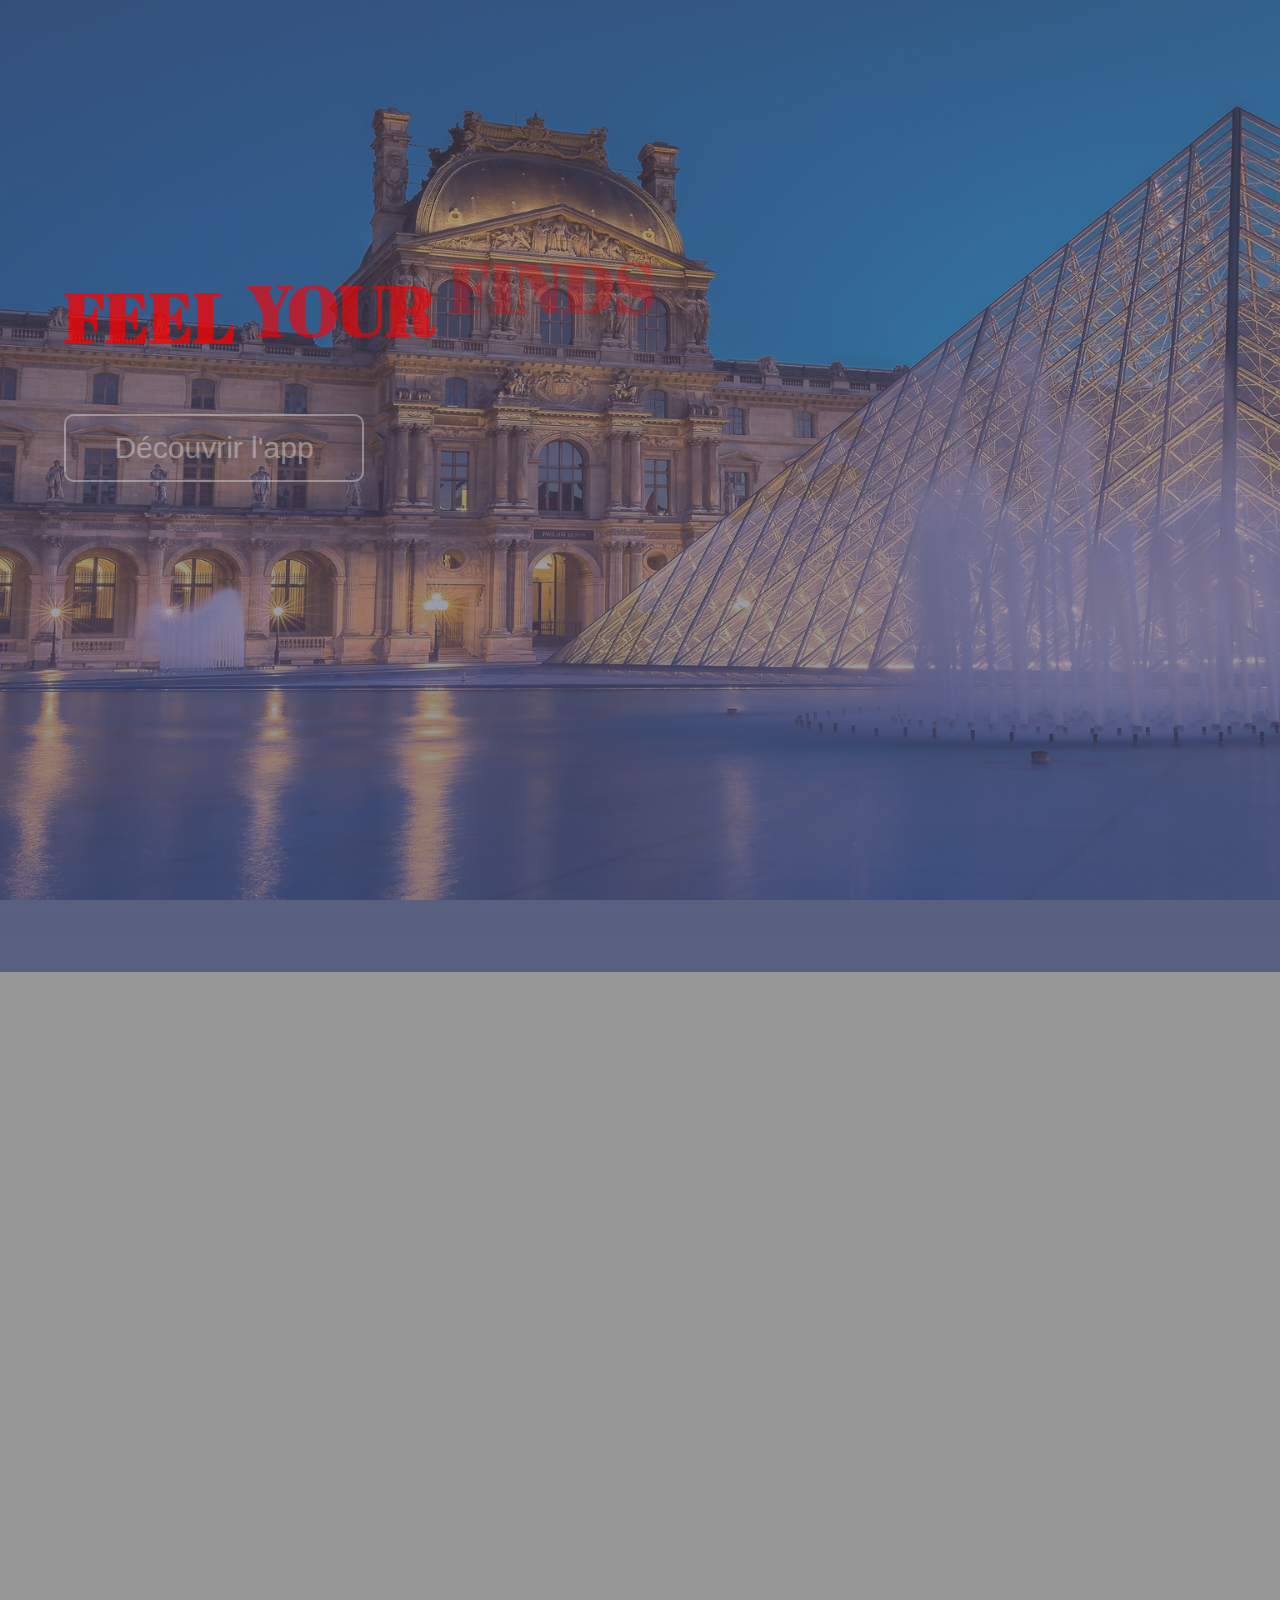
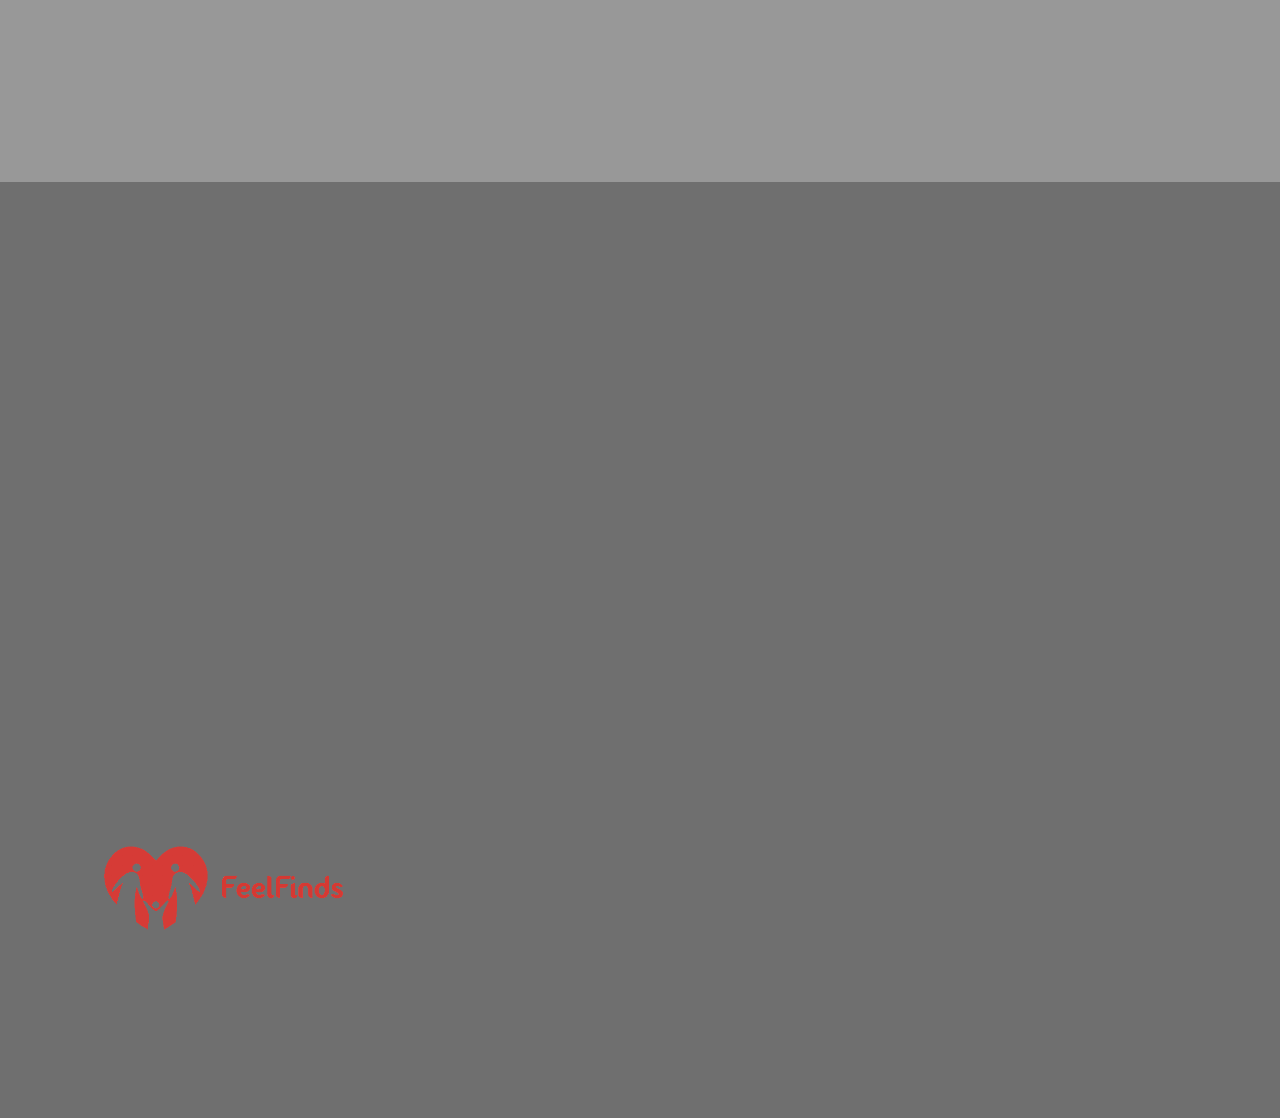
==== index.html @ 837f2688 "Refractor arborescance code ✅" ====
<!DOCTYPE html>
<html lang="fr">
<head>
    <meta charset="UTF-8">
    <link rel="icon" href="images/icon2.png" type="image/png">
    <meta name="viewport" content="width=device-width, initial-scale=1.0">
    <title>Accueil - FeelFinds</title>
    <link rel="stylesheet" href="css/accueil.css">
    <script src="lib/jquery-3.7.1.min.js"></script>
    <link href="https://fonts.googleapis.com/css2?family=Abril+Fatface&display=swap" rel="stylesheet">
    <script type="text/javascript">
        function randomBackground(){
        var num=Math.floor(Math.random()*3)+1;
        if(num.toString().length==1) num='0'+num;
        document.body.style.backgroundImage="url('images/fond"+num+".jpeg')";
        document.body.style.backgroundSize = "cover";
        document.body.style.backgroundRepeat = "no-repeat";
    }
    </script>
</head>
<body onload="randomBackground()">

    <div id="container-home">
    <div class="lignes">
        <div class="l1"></div>
        <div class="l2"></div>
    </div>
    <div class="container-first">
        <h1><span>Feel </span><span>your </span><span>finds </span></h1>
        <div class="container-btns">
            <a href="#1"><button class="btn-first b1">Découvrir l'app</button></a> 
            <a href="#2"><button class="btn-first b2">Qui sommes-nous?</button></a>
        </div>
    </div>

    <img src="images/logo.png" class="logo">


    <ul class="medias">
        <li class="bulle"><img src="images/emoji.png" class="logo-medias"></li>
        <li class="bulle"><img src="images/amoureux.png" class="logo-medias"></li>
        <li class="bulle"><img src="images/idee.png" class="logo-medias"></li>
        <li class="bulle"><img src="images/pleurs.png" class="logo-medias"></li>
    </ul>
</div>
  <div id="1"></div>
    <div class="container-pres">
          <section>
            <div class="container reveal">
              <img src="images/logo.png" style="margin-top: 36%; position: absolute; margin-right: 65%;" width="240px">
              <h2 style=" text-align: left;">Découvrir l'application</h2>
              <div class="text-container">
                <div class="text-box">
                  <h3>Se retrouver</h3>
                  <img src="images/carte.png" id="logo">
                  <p>
                    Retrouvez vos lieux favoris et partagez les à vos proches sur une carte intéractive !
                  </p>
                </div>
                <div class="text-box">
                  <h3>S'exprimer</h3>
                  <img src="images/emotion.png" id="logo">
                  <p>
                    Exprimez-vous et partagez ce que vous avez ressenti sur un lieu !
                  </p>
                </div>
                <div class="text-box">
                  <h3>Échangez</h3>
                  <img src="images/tchat.png" id="logo">
                  <p>
                    Échangez avec vos amis et des millions d'autres utilitsateurs à propos de ce que vous avez ressenti sur un lieu !
                  </p>
                </div>

                <div class="text-box">
                  <h3>Pourquoi  FeelFinds?</h3>
                  <p> Pourquoi pas ! <br>
                    <img src="images/pense.png" id="logo"><br>
                    Nous avons implémenter cette application pour répondre à un besoin de s'exprimer et échanger simplement, de manière innovante,intéractive et amusante !
                  </p>
                </div>

              </div>
              <h2 style=" text-align: center; font-size: 26px; text-decoration: none; margin-top: 1%;">Ne tardez plus ! <span style="text-decoration: underline;"><a href="php/connexion.php" style="color: white;">Rejoingnez-nous !</span></a> </h2>
              <a href="php/connexion.php"><div class="container-btns" style="text-align: center; margin-top: -4%;">
                <button class="btn-first" > Accédez à l'application !</button>
            </div></a>

            <div class="container-btns" style="text-align: right; margin-top: -2%; ">
              <a href="#"><button class="btn-first" style="width: 70px;height: 50px; text-align: center; padding: 0;"><p style="font-size: 13px; text-align: center;">Retourner en haut</p> </button></a>
          </div>
            </div>
          </section>

          <div id="2"></div>
          <section>
            <img src="images/logo.png" style="margin-top: 40%; position: absolute; margin-right: 65%;" width="250px">
            <div class="container reveal">
              <h2 style=" text-align: right;">Qui sommes-nous?</h2>
              <div class="text-container">
                <div class="text-box"style="margin-left: 10%;">
                  <h3>Notre équipe</h3>

                  <p>                 
                    Passionées et motivés !</br> 
                    <img src="images/passionne.png" id="logo"><br>
                    Nous sommes d’une curiosité obsessionnelle pour l’apprentissage, la croissance et l’exploration de nouvelles idées.
                </div>

                <div class="text-box">
                  <h3>Notre engagement</h3>
                  <p> Place aux actes ! <br>
                    <img src="images/poigne.png" id="logo"><br>
                    Tenir nos promesses, assumer nos responsabilités et gérer nos projets avec pragmatisme.<br><br>
                    Tels sont les engagements sur lesquels nous bâtissons nos relations.                  </p>
                </div>

                <div class="text-box">
                  <h3>Nos valeurs</h3>
                  <p><br>
                    Vous avez la main sur vos données !</br>
                    <img src="images/hebergement.png" id="logo"><br>
                    La transparence envers nos utilitsateurs est primordiale.</br><br>
                    Éthique, respect, intégrité, solidarité et responsabilité sont les valeurs auxquelles nous devons notre réussite.
                  </p>
                </div>
              </div>
            <div class="container-btns" style="text-align: right;position: relative;">
              <a href="#"><button class="btn-first" style="width: 70px;height: 50px; text-align: center; padding: 0;"><p style="font-size: 13px; text-align: center;">Retourner en haut</p> </button></a>          </div>
            </div>
          </section>
    </div>

    <script src="https://cdnjs.cloudflare.com/ajax/libs/gsap/3.5.1/gsap.min.js"></script>
    <script src="js/accueil.js"></script>
</body>
</html>
---- css/accueil.css ----
*, ::before, ::after {
    box-sizing: border-box;
    margin: 0;
    padding: 0;
}

body {
    background: #505050d2;
    font-family: Arial, Helvetica, sans-serif;
    height: 100vh;
    background-repeat: no-repeat;
    position: relative;
    overflow-x: hidden;
}

#container-home{
    height: 108%;
    background-image: linear-gradient(to top,rgba(75, 87, 138, 0.641),rgba(101, 81, 81, 0.504));
}

.container-first {
    position: absolute;
    top: 30%;
    left: 5%;
}

h1 {
    text-transform: uppercase;
    font-size: 70px;
    color: #ff0000be;
    font-family: Abril fatface, sans-serif;
}
h1 span {
    position: relative;
}
.container-btns {
    position: relative;
    top: 50px;
}
.btn-first {
    border: 2px solid #f1f1f1;
    border-radius: 10px;
    outline: none;
    background: transparent;
    font-size: 30px;
    padding: 15px;
    width: 300px;
    color: #f1f1f1;
    cursor: pointer;
}
.btn-first:nth-child(1){
    margin-right: 30px;
}
.btn-first:hover {
    transition: all 0.3s ease-in-out;
    background: #f1f1f1;
    color: #333;
}
.lignes {
    position: absolute;
    top: 6%;
    left: 5%;
}
.l1 {
    width: 350px;
    height: 4px;
    background: #ff0000ae;
    border-radius: 5px;
}
.l2 {
    width: 180px;
    height: 3px;
    background: #ff0000ae;
    border-radius: 5px;
    position: relative;
    top: 20px;
}

.logo {
    position: absolute;
    right: 2.9%;
    top: 4%;
    width: 260px;
    height: 80px;
    cursor: pointer;
}
.medias {
    list-style-type: none;
    position: absolute;
    right: 3.3%;
    top: 50%;
    transform: translateY(-50%);
    display: flex;
    justify-content: center;
    align-items: center;
    flex-direction: column;
}
.bulle {
    width: 74px;
    height: 74px;
    border-radius: 50%;
    display: flex;
    justify-content: center;
    align-items: center;
    margin: 14px 0;
    background: #ff0000ae;
    cursor: pointer;
    position: relative;
}

.logo-medias {
    width: 50px;
    height: 50px;
}



/*corps avec div */

section{
    height: 100vh;
    display: flex;
    justify-content: center;
    align-items: center;
    color: white;
  }
  section:nth-child(1){
    background-color: #989898;
    height: 90vh;
  }

  section .container{
    margin: 0 70px 0 50px;
  }
  
  section h2{
    font-size: 2.2em;
    text-transform: uppercase;
    margin-bottom: 1%;
  }
  section .text-container{
     display: flex;
  }
  section .text-container .text-box{
    width: 25%;
    text-align: center;
    border-radius: 6px;
    margin: 20px;
    padding: 20px;
    background: #ad2525c9;
  }
  section .text-container .text-box h3{
    font-size: 1.6em;
    text-align: center;
    text-transform: uppercase;
    margin-bottom: 14px;
  }
  section .text-container .text-box p{
    font-size: 18px;
    text-align: center;
  }
  
  .reveal{
    position: relative;
    transform: translateY(150px);
    opacity: 0;
    transition: 3s all ease;
  }
  
  .reveal.active{
    transform: translateY(0);
    opacity: 1;
  }

#logo{
    height: 120px;
    width: 120px;
    margin-top: 2%;
    margin-bottom: 3%;
}
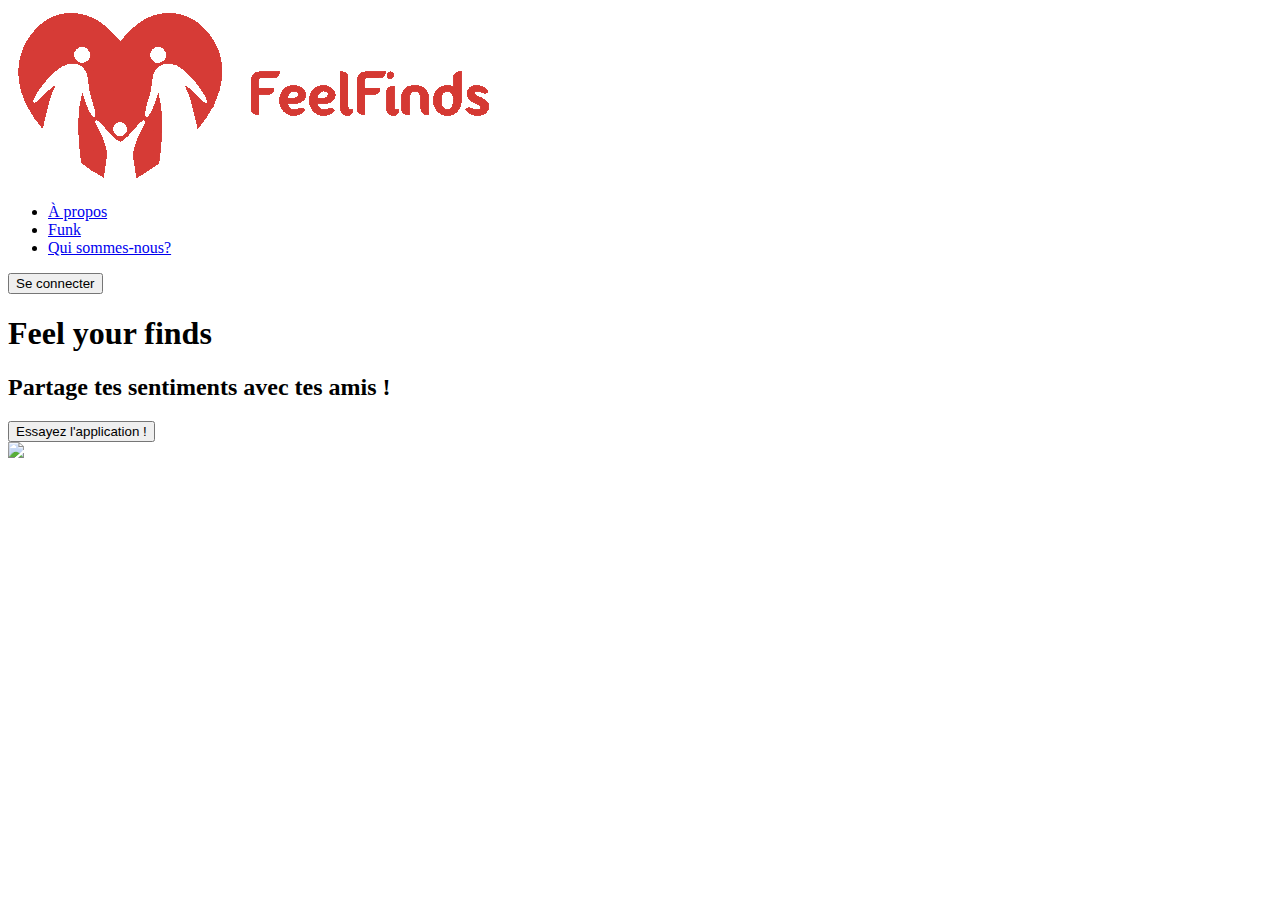
==== commit 39550b56: "Update index.html" ====
--- a/index.html
+++ b/index.html
@@ -1,137 +1,43 @@
 <!DOCTYPE html>
 <html lang="fr">
+
 <head>
-    <meta charset="UTF-8">
     <link rel="icon" href="images/icon2.png" type="image/png">
     <meta name="viewport" content="width=device-width, initial-scale=1.0">
     <title>Accueil - FeelFinds</title>
-    <link rel="stylesheet" href="css/accueil.css">
+    <link href="https://fonts.googleapis.com/css2?family=Abril+Fatface&display=swap" rel="stylesheet">
+    <link rel="stylesheet" href="css/index.css">
     <script src="lib/jquery-3.7.1.min.js"></script>
-    <link href="https://fonts.googleapis.com/css2?family=Abril+Fatface&display=swap" rel="stylesheet">
-    <script type="text/javascript">
-        function randomBackground(){
-        var num=Math.floor(Math.random()*3)+1;
-        if(num.toString().length==1) num='0'+num;
-        document.body.style.backgroundImage="url('images/fond"+num+".jpeg')";
-        document.body.style.backgroundSize = "cover";
-        document.body.style.backgroundRepeat = "no-repeat";
-    }
-    </script>
+
 </head>
-<body onload="randomBackground()">
 
-    <div id="container-home">
-    <div class="lignes">
-        <div class="l1"></div>
-        <div class="l2"></div>
+<body>
+    <nav>
+        <div id="logo">
+            <img src="images/logo.png" alt="logo">
+        </div>
+        <ul>
+            <li><a href="#">À propos</a></li>
+            <li><a href="#">Funk</a></li>
+            <li><a href="#">Qui sommes-nous?</a></li>
+        </ul>
+        <div id ="btnNav">
+        <a href="php/connexion.php"><button class="btn-first b2">Se connecter</button></a> 
     </div>
-    <div class="container-first">
-        <h1><span>Feel </span><span>your </span><span>finds </span></h1>
-        <div class="container-btns">
-            <a href="#1"><button class="btn-first b1">Découvrir l'app</button></a> 
-            <a href="#2"><button class="btn-first b2">Qui sommes-nous?</button></a>
+    </nav>
+
+    <div id ="container">
+        <div id ="infoContainer">
+            <h1><span>Feel </span><span>your </span><span>finds </span>
+            <h2> Partage tes sentiments avec tes amis ! </h2>
+            <a href="appli.php"><button class="btn-2"> Essayez l'application ! </button></a> 
+        </div>
+        <div id="mapContainer">
+            <img src="images/map1.png" >
         </div>
     </div>
-
-    <img src="images/logo.png" class="logo">
+    
+</body>
 
 
-    <ul class="medias">
-        <li class="bulle"><img src="images/emoji.png" class="logo-medias"></li>
-        <li class="bulle"><img src="images/amoureux.png" class="logo-medias"></li>
-        <li class="bulle"><img src="images/idee.png" class="logo-medias"></li>
-        <li class="bulle"><img src="images/pleurs.png" class="logo-medias"></li>
-    </ul>
-</div>
-  <div id="1"></div>
-    <div class="container-pres">
-          <section>
-            <div class="container reveal">
-              <img src="images/logo.png" style="margin-top: 36%; position: absolute; margin-right: 65%;" width="240px">
-              <h2 style=" text-align: left;">Découvrir l'application</h2>
-              <div class="text-container">
-                <div class="text-box">
-                  <h3>Se retrouver</h3>
-                  <img src="images/carte.png" id="logo">
-                  <p>
-                    Retrouvez vos lieux favoris et partagez les à vos proches sur une carte intéractive !
-                  </p>
-                </div>
-                <div class="text-box">
-                  <h3>S'exprimer</h3>
-                  <img src="images/emotion.png" id="logo">
-                  <p>
-                    Exprimez-vous et partagez ce que vous avez ressenti sur un lieu !
-                  </p>
-                </div>
-                <div class="text-box">
-                  <h3>Échangez</h3>
-                  <img src="images/tchat.png" id="logo">
-                  <p>
-                    Échangez avec vos amis et des millions d'autres utilitsateurs à propos de ce que vous avez ressenti sur un lieu !
-                  </p>
-                </div>
-
-                <div class="text-box">
-                  <h3>Pourquoi  FeelFinds?</h3>
-                  <p> Pourquoi pas ! <br>
-                    <img src="images/pense.png" id="logo"><br>
-                    Nous avons implémenter cette application pour répondre à un besoin de s'exprimer et échanger simplement, de manière innovante,intéractive et amusante !
-                  </p>
-                </div>
-
-              </div>
-              <h2 style=" text-align: center; font-size: 26px; text-decoration: none; margin-top: 1%;">Ne tardez plus ! <span style="text-decoration: underline;"><a href="php/connexion.php" style="color: white;">Rejoingnez-nous !</span></a> </h2>
-              <a href="php/connexion.php"><div class="container-btns" style="text-align: center; margin-top: -4%;">
-                <button class="btn-first" > Accédez à l'application !</button>
-            </div></a>
-
-            <div class="container-btns" style="text-align: right; margin-top: -2%; ">
-              <a href="#"><button class="btn-first" style="width: 70px;height: 50px; text-align: center; padding: 0;"><p style="font-size: 13px; text-align: center;">Retourner en haut</p> </button></a>
-          </div>
-            </div>
-          </section>
-
-          <div id="2"></div>
-          <section>
-            <img src="images/logo.png" style="margin-top: 40%; position: absolute; margin-right: 65%;" width="250px">
-            <div class="container reveal">
-              <h2 style=" text-align: right;">Qui sommes-nous?</h2>
-              <div class="text-container">
-                <div class="text-box"style="margin-left: 10%;">
-                  <h3>Notre équipe</h3>
-
-                  <p>                 
-                    Passionées et motivés !</br> 
-                    <img src="images/passionne.png" id="logo"><br>
-                    Nous sommes d’une curiosité obsessionnelle pour l’apprentissage, la croissance et l’exploration de nouvelles idées.
-                </div>
-
-                <div class="text-box">
-                  <h3>Notre engagement</h3>
-                  <p> Place aux actes ! <br>
-                    <img src="images/poigne.png" id="logo"><br>
-                    Tenir nos promesses, assumer nos responsabilités et gérer nos projets avec pragmatisme.<br><br>
-                    Tels sont les engagements sur lesquels nous bâtissons nos relations.                  </p>
-                </div>
-
-                <div class="text-box">
-                  <h3>Nos valeurs</h3>
-                  <p><br>
-                    Vous avez la main sur vos données !</br>
-                    <img src="images/hebergement.png" id="logo"><br>
-                    La transparence envers nos utilitsateurs est primordiale.</br><br>
-                    Éthique, respect, intégrité, solidarité et responsabilité sont les valeurs auxquelles nous devons notre réussite.
-                  </p>
-                </div>
-              </div>
-            <div class="container-btns" style="text-align: right;position: relative;">
-              <a href="#"><button class="btn-first" style="width: 70px;height: 50px; text-align: center; padding: 0;"><p style="font-size: 13px; text-align: center;">Retourner en haut</p> </button></a>          </div>
-            </div>
-          </section>
-    </div>
-
-    <script src="https://cdnjs.cloudflare.com/ajax/libs/gsap/3.5.1/gsap.min.js"></script>
-    <script src="js/accueil.js"></script>
-</body>
 </html>
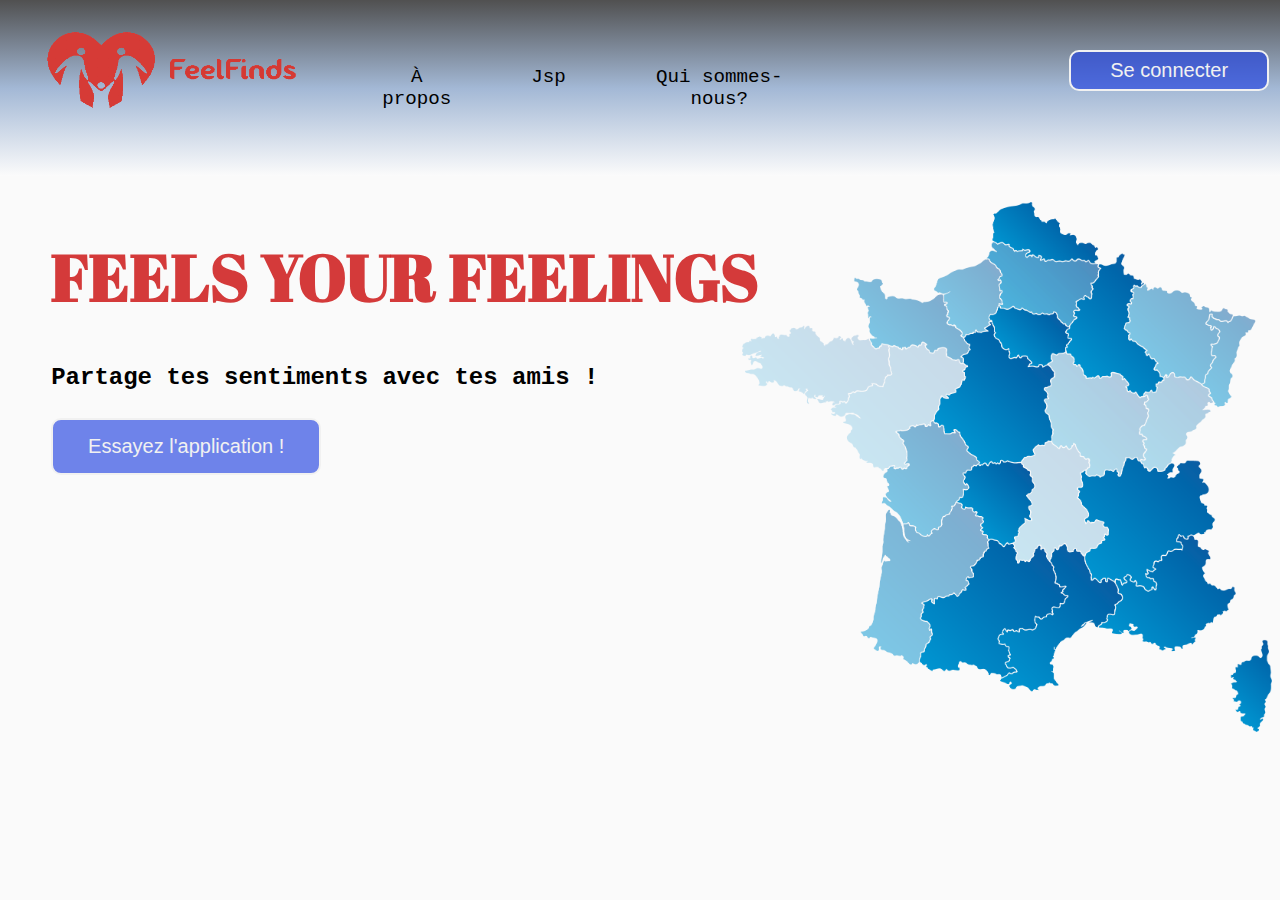
==== commit dcb14e7c: "Update index.html" ====
--- a/index.html
+++ b/index.html
@@ -18,7 +18,7 @@
         </div>
         <ul>
             <li><a href="#">À propos</a></li>
-            <li><a href="#">Funk</a></li>
+            <li><a href="#"> Jsp </a></li>
             <li><a href="#">Qui sommes-nous?</a></li>
         </ul>
         <div id ="btnNav">
@@ -28,7 +28,7 @@
 
     <div id ="container">
         <div id ="infoContainer">
-            <h1><span>Feel </span><span>your </span><span>finds </span>
+            <h1><span>Feels </span><span>your </span><span>feelings </span>
             <h2> Partage tes sentiments avec tes amis ! </h2>
             <a href="appli.php"><button class="btn-2"> Essayez l'application ! </button></a> 
         </div>
--- a/css/index.css
+++ b/css/index.css
@@ -0,0 +1,137 @@
+
+body{
+    background-color: rgb(250, 250, 250);
+    margin: 0;
+    padding: 0;
+}
+li{
+    list-style-type: none;
+}
+
+a{
+    text-decoration: none;
+    color: black;
+}
+
+/* NAVBAR */
+
+nav{
+    display: flex;
+    background-image:linear-gradient(rgba(0, 0, 0, 0.679),rgba(23, 78, 154, 0.386),rgba(255, 255, 255, 0.195));
+    padding: 30px;
+}
+
+nav ul{
+    display: flex;
+    font-family: 'Courier New', Courier, monospace;
+    text-align: center;
+}
+
+nav li{
+    display: inline-block;
+}
+
+nav a{
+    display: block;
+    font-size: 1.2em;
+    padding: 20px 40px;
+}
+
+
+nav > ul > li:hover a{
+    transition: all 0.4s ease-in-out;
+    padding: 20px 40px 15px 40px;
+    color: white;
+    border-color: #d50000;
+    text-decoration: underline red;
+}
+
+#logo{
+    margin-left: 1%;
+}
+
+nav > #logo img{
+    float: left;
+    width: 260px;
+    height : 80px;
+}
+
+h1 {
+    text-transform: uppercase;
+    font-size: 65px;
+    color: #c90000c4;
+    font-family: Abril fatface, sans-serif;
+}
+h1 span {
+    position: relative;
+}
+
+h2{
+    font-family: 'Courier New', Courier, monospace;
+}
+#btnNav{
+    width: 400px;
+    float: right;
+    margin-left: 5%;
+}
+
+.btn-first {
+    
+    width: 200px;
+    border: 2px solid #f1f1f1;
+    margin-left: 49%;
+    border-radius: 10px;
+    outline: none;
+    background: transparent;
+    font-size: 20px;
+    padding: 7px;
+    color: #f1f1f1;
+    cursor: pointer;
+    background-color: #1a3be09f;
+}
+
+.btn-first:hover {
+    transition: all 0.3s ease-in-out;
+    background: #f1f1f1;
+    color: #333;
+}
+
+
+#container{
+    margin-top: 1%;
+    display: flex;
+    height: 50%;
+}
+#infoContainer{
+    width: 60%;
+    margin-left: 4%;
+}
+
+.btn-2 {
+    margin-top: 1%;
+    border: 2px solid #f1f1f1;
+    border-radius: 10px;
+    outline: none;
+    font-size: 20px;
+    padding: 15px;
+    width: 270px;
+    color: #f1f1f1;
+    cursor: pointer;
+    background-color: #1a3be09f;
+}
+
+.btn-2:hover {
+    transition: all 0.3s ease-in-out;
+    background: #f1f1f1;
+    color: #333;
+}
+
+#mapContainer{
+    margin-top: 1%;
+    width: 30%;
+    margin-left: -6%;
+}
+#mapContainer img{
+    width: 530px;
+    height: 530px;
+}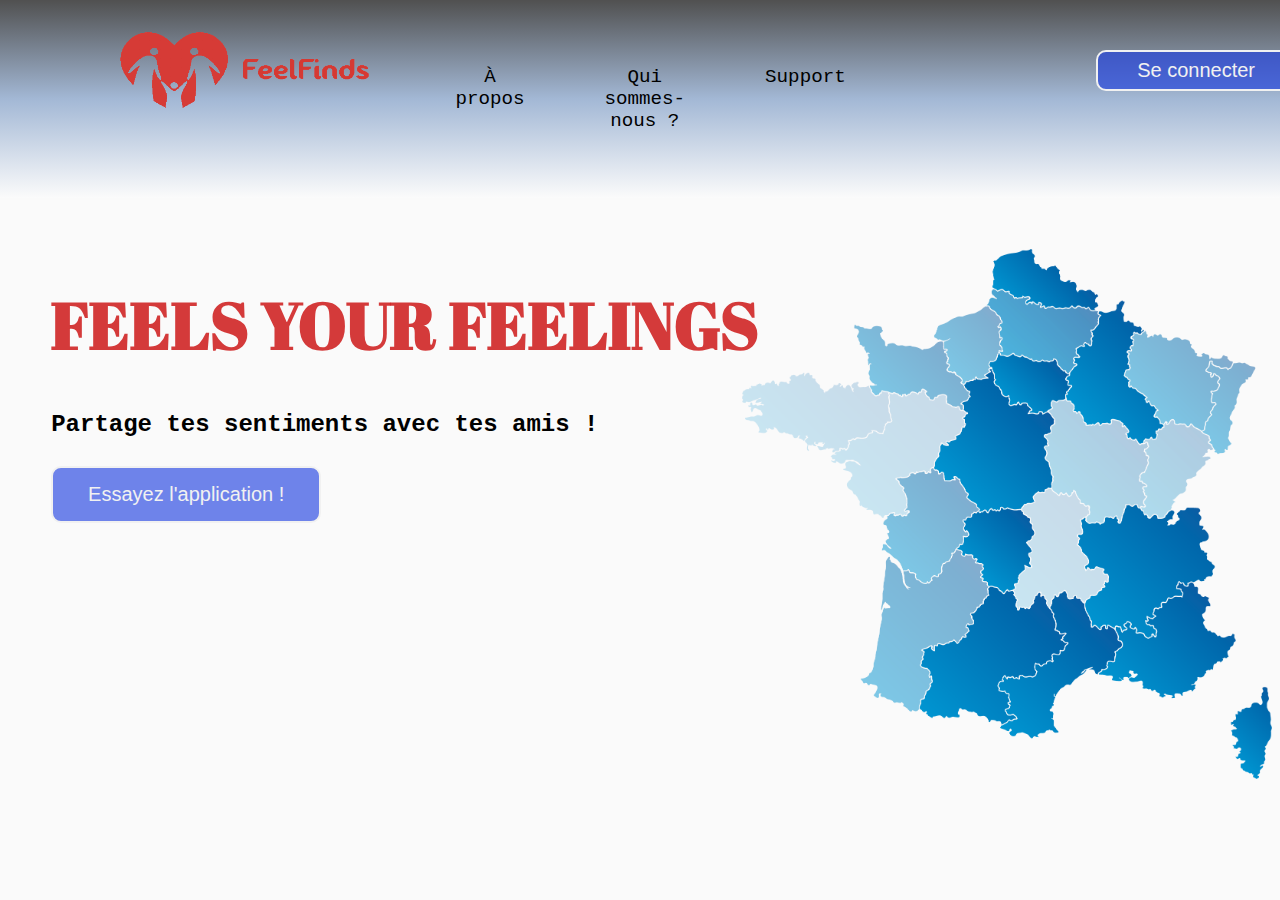
==== commit ea9e58be: "Add files via upload" ====
--- a/index.html
+++ b/index.html
@@ -18,8 +18,8 @@
         </div>
         <ul>
             <li><a href="#">À propos</a></li>
-            <li><a href="#"> Jsp </a></li>
-            <li><a href="#">Qui sommes-nous?</a></li>
+            <li><a href="#">Qui sommes-nous ?</a></li>
+            <li><a href="#">Support</a></li>
         </ul>
         <div id ="btnNav">
         <a href="php/connexion.php"><button class="btn-first b2">Se connecter</button></a> 
--- a/css/index.css
+++ b/css/index.css
@@ -42,12 +42,11 @@
     transition: all 0.4s ease-in-out;
     padding: 20px 40px 15px 40px;
     color: white;
-    border-color: #d50000;
-    text-decoration: underline red;
+
 }
 
 #logo{
-    margin-left: 1%;
+    margin-left: 7%;
 }
 
 nav > #logo img{
@@ -98,7 +97,7 @@
 
 
 #container{
-    margin-top: 1%;
+    margin-top: 3%;
     display: flex;
     height: 50%;
 }
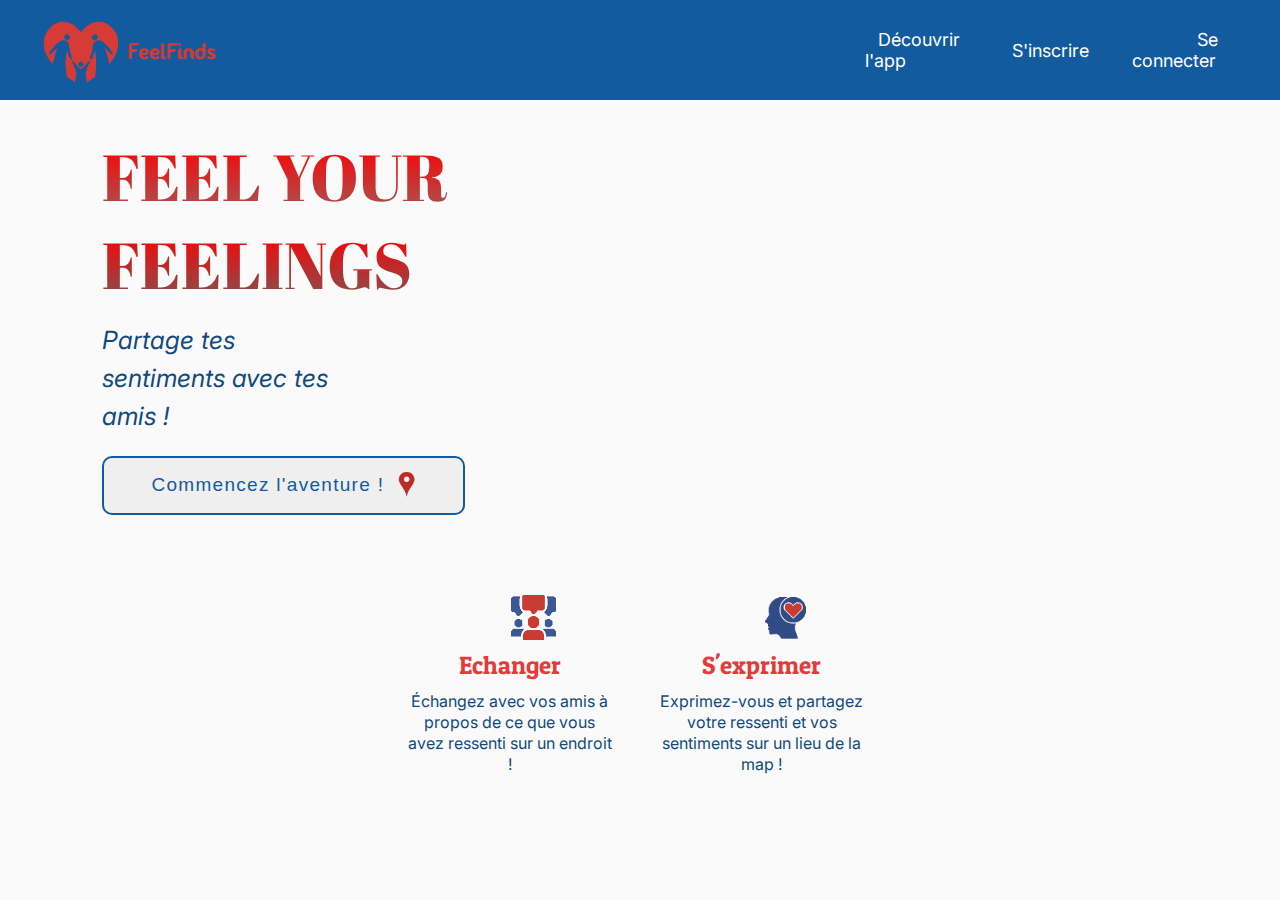
==== commit 1b9b3009: "update front-end" ====
--- a/index.html
+++ b/index.html
@@ -2,40 +2,67 @@
 <html lang="fr">
 
 <head>
+    <meta charset="utf-8">
     <link rel="icon" href="images/icon2.png" type="image/png">
     <meta name="viewport" content="width=device-width, initial-scale=1.0">
     <title>Accueil - FeelFinds</title>
-    <link href="https://fonts.googleapis.com/css2?family=Abril+Fatface&display=swap" rel="stylesheet">
+    <link rel="stylesheet" type="text/css" href="//fonts.googleapis.com/css?family=Abril+Fatface" />
+    <link href='https://fonts.googleapis.com/css?family=Patua One' rel='stylesheet'>
+    <link href='https://fonts.googleapis.com/css?family=Inter' rel='stylesheet'>
     <link rel="stylesheet" href="css/index.css">
     <script src="lib/jquery-3.7.1.min.js"></script>
 
 </head>
 
 <body>
-    <nav>
+    <div id="navbar">
         <div id="logo">
-            <img src="images/logo.png" alt="logo">
+            <img src="images/logo.png" width="180px">
         </div>
         <ul>
-            <li><a href="#">À propos</a></li>
-            <li><a href="#">Qui sommes-nous ?</a></li>
-            <li><a href="#">Support</a></li>
+            <li><a href="appli.php"> Découvrir l'app </a></li>
+            <li><a href="php/connexion.php"> S'inscrire  </a></li>
+            <li><a href="php/connexion.php"> Se connecter </a></li>
         </ul>
-        <div id ="btnNav">
-        <a href="php/connexion.php"><button class="btn-first b2">Se connecter</button></a> 
     </div>
-    </nav>
 
     <div id ="container">
-        <div id ="infoContainer">
-            <h1><span>Feels </span><span>your </span><span>feelings </span>
-            <h2> Partage tes sentiments avec tes amis ! </h2>
-            <a href="appli.php"><button class="btn-2"> Essayez l'application ! </button></a> 
+        <div id="titre"> 
+            <P id="titre1"> Feel your </P>
+            <p id="titre2"> Feelings</p>
         </div>
-        <div id="mapContainer">
-            <img src="images/map1.png" >
+
+        <div id="slogan">
+            <p> Partage tes sentiments avec tes amis ! </p>
+        </div>
+
+        <a href="appli.php"><button class="btn-2"> Commencez l'aventure ! 
+            <div id="marqueur">
+                <img src="images/marqueur.png" width="20px"> 
+            </div>
+        </button></a>
+
+        
+    </div>
+
+    <div id="presentation">
+        <div class="bloc">
+            <div class="logo_desc"><img src="images/echanger.png" width="45px"></div>
+            <div class="titre_desc"> Echanger </div>
+            <div class="desc"> Échangez avec vos amis à propos de ce que vous avez ressenti sur un endroit ! </div>
+        </div>
+
+        <div class="bloc">
+            <div class="logo_desc"><img src="images/exprimer.png" width="45px"></div>
+            <div class="titre_desc"> S'exprimer </div>
+            <div class="desc"> Exprimez-vous et partagez votre ressenti et vos sentiments sur un lieu de la map ! </div>
         </div>
     </div>
+<!-- 
+    <div id="map">
+        <img src="images/map1.png" width="500px">
+    </div> -->
+
     
 </body>
 
--- a/css/index.css
+++ b/css/index.css
@@ -1,136 +1,169 @@
-
 body{
     background-color: rgb(250, 250, 250);
     margin: 0;
     padding: 0;
+    font-family : 'Inter';
+    text-decoration: none;
+    /* background-image: url(../images/abstrait.jpg); */
 }
+
 li{
     list-style-type: none;
 }
 
-a{
+a {
     text-decoration: none;
-    color: black;
+}
+
+p {
+    margin-block-start: 0px;
+    margin-block-end: 0px;
+}
+
+#container {
+    width: 40%;
+    margin-left: 8%;
+    margin-top: 2.5%;
+    height: 50%;
+}
+
+#titre {
+    width: 70%;
+    text-transform: uppercase;
+    font-size: 65px;
+    font-family: Abril fatface;
+}
+
+#titre1 {
+    background: linear-gradient(#F00 10.4%, #aa5050 88%);
+    background-clip: text;
+    -webkit-text-fill-color: transparent;
+}
+
+#titre2 {
+    background: linear-gradient(#F00 10.4%, rgb(139, 76, 76) 88%);
+    background-clip: text;
+    -webkit-text-fill-color: transparent;
+}
+
+#slogan {
+    width: 50%;
+    margin-top: 2.5%;
+    color: #0F4A81;
+    font-size: 25px;
+    font-style: italic;
+    font-weight: 400;
+    line-height: 38px;
+}
+
+button {
+    text-decoration: none;
+    display: flex;
+    margin-top: 21px;
+    padding: 10px 47px;
+    align-items: center;
+    text-align: center;
+    font-size: 19px;
+    letter-spacing: 1.3px;
+    color: #135B9F;
+    cursor: pointer;
+    transition: ease-out 0.5s;
+    border: 2px solid #135B9F;
+    border-radius: 10px;
+    box-shadow: inset 0 0 0 0 #135B9F;
+    text-decoration: none;
+}
+
+#marqueur {
+    margin-left: 12px;
+}
+  
+button:hover {
+    color: white;
+    box-shadow: inset 0 -100px 0 0 #135B9F;
+}
+  
+button:active {
+    transform: scale(0.9);
+}
+
+#presentation {
+    width: 40%;
+    /* margin: 80px auto; */
+    margin-top: 80px;
+    margin-left: 30%;
+    display : flex;
+}
+
+.bloc {
+    width: 41%;
+    margin-left: 21px;
+    margin-right: 21px;
+}
+
+.logo_desc {
+    width: 20%;
+    margin-bottom: 6px;
+    margin-left: 106px;
+}
+
+.titre_desc {
+    color: #E43A3A;
+    text-align: center;
+    font-family: Patua One;
+    font-size: 25px;
+}
+
+.desc {
+    margin-top: 5%;
+    color: #0F4A81;
+    text-align: center;
+    font-size: 16px;
+    line-height: 21px;
+}
+
+
+#map {
+    display: flex;
+    position: fixed;
+    top: 20%;
+    left: 50%;
+    width: 35%;
 }
 
 /* NAVBAR */
 
-nav{
+#navbar{
     display: flex;
-    background-image:linear-gradient(rgba(0, 0, 0, 0.679),rgba(23, 78, 154, 0.386),rgba(255, 255, 255, 0.195));
-    padding: 30px;
+    /* background-image: linear-gradient(180deg, #135B9F 0%, rgba(19, 91, 159, 0.00) 100%); */
+    background-color: #135B9F;
+    padding: 20px;
+    z-index: 10;
+    height: 60px;
+    justify-content: space-between;
 }
 
-nav ul{
+#navbar ul{
+    width: 35%;
     display: flex;
-    font-family: 'Courier New', Courier, monospace;
     text-align: center;
+    align-items: center;
+    float: right;
 }
 
-nav li{
-    display: inline-block;
+#navbar a {
+    font-size: 18px;
+    padding: 10px 33px;
+    color: white;
 }
 
-nav a{
-    display: block;
-    font-size: 1.2em;
-    padding: 20px 40px;
+#navbar a:hover {
+    color: #1c5b95;
+    font-weight: 500;
+    transition: 0.5s;
+    transition: all 0.4s ease-in-out;
 }
 
-
-nav > ul > li:hover a{
-    transition: all 0.4s ease-in-out;
-    padding: 20px 40px 15px 40px;
-    color: white;
-
+#logo {
+    margin-left: 20px;
 }
-
-#logo{
-    margin-left: 7%;
-}
-
-nav > #logo img{
-    float: left;
-    width: 260px;
-    height : 80px;
-}
-
-h1 {
-    text-transform: uppercase;
-    font-size: 65px;
-    color: #c90000c4;
-    font-family: Abril fatface, sans-serif;
-}
-h1 span {
-    position: relative;
-}
-
-h2{
-    font-family: 'Courier New', Courier, monospace;
-}
-#btnNav{
-    width: 400px;
-    float: right;
-    margin-left: 5%;
-}
-
-.btn-first {
-    
-    width: 200px;
-    border: 2px solid #f1f1f1;
-    margin-left: 49%;
-    border-radius: 10px;
-    outline: none;
-    background: transparent;
-    font-size: 20px;
-    padding: 7px;
-    color: #f1f1f1;
-    cursor: pointer;
-    background-color: #1a3be09f;
-}
-
-.btn-first:hover {
-    transition: all 0.3s ease-in-out;
-    background: #f1f1f1;
-    color: #333;
-}
-
-
-#container{
-    margin-top: 3%;
-    display: flex;
-    height: 50%;
-}
-#infoContainer{
-    width: 60%;
-    margin-left: 4%;
-}
-
-.btn-2 {
-    margin-top: 1%;
-    border: 2px solid #f1f1f1;
-    border-radius: 10px;
-    outline: none;
-    font-size: 20px;
-    padding: 15px;
-    width: 270px;
-    color: #f1f1f1;
-    cursor: pointer;
-    background-color: #1a3be09f;
-}
-
-.btn-2:hover {
-    transition: all 0.3s ease-in-out;
-    background: #f1f1f1;
-    color: #333;
-}
-
-#mapContainer{
-    margin-top: 1%;
-    width: 30%;
-    margin-left: -6%;
-}
-#mapContainer img{
-    width: 530px;
-    height: 530px;
-}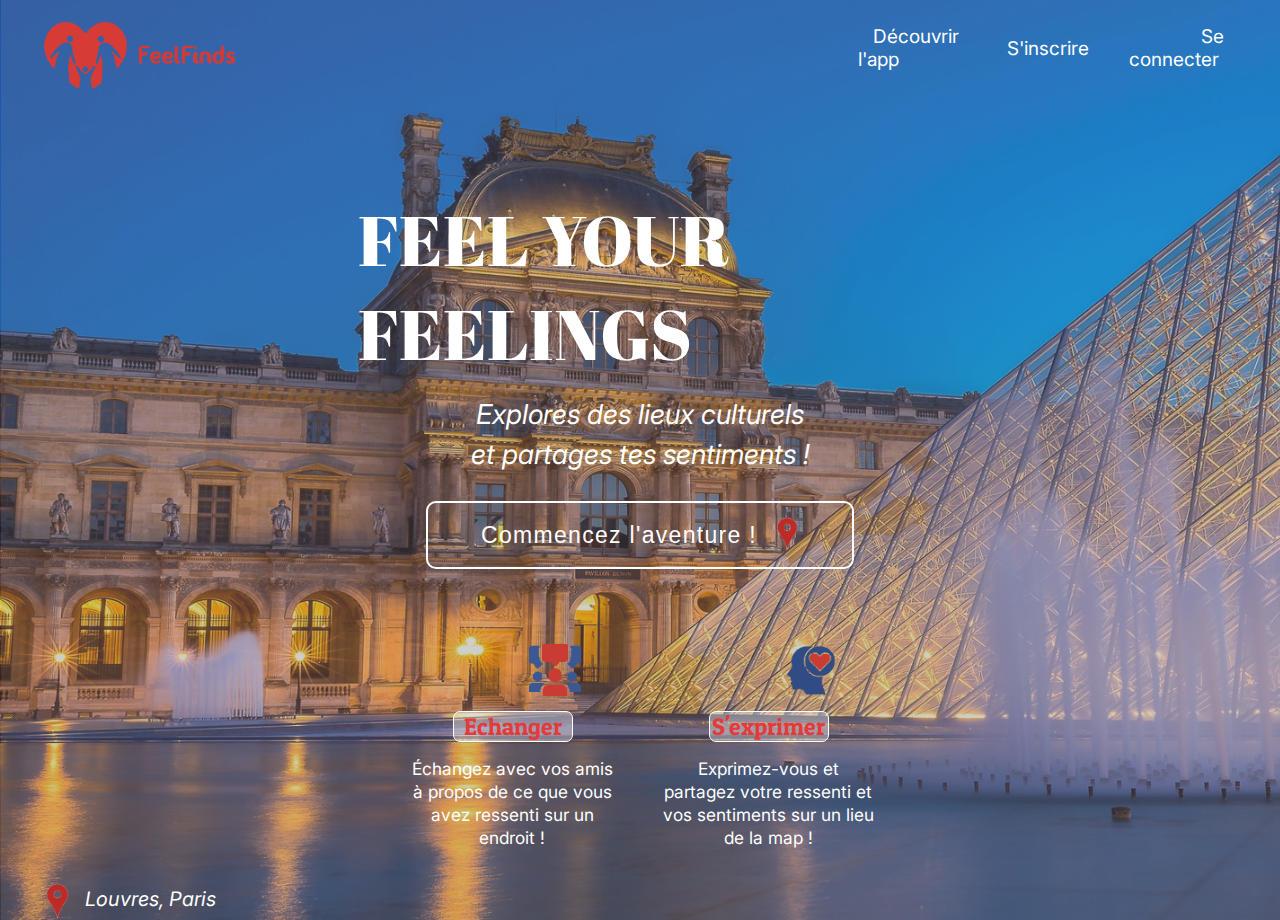
==== commit c269358a: "update front page accueil + fini favori" ====
--- a/index.html
+++ b/index.html
@@ -5,10 +5,14 @@
     <meta charset="utf-8">
     <link rel="icon" href="images/icon2.png" type="image/png">
     <meta name="viewport" content="width=device-width, initial-scale=1.0">
+
     <title>Accueil - FeelFinds</title>
+
+    <link rel="stylesheet" href="https://cdnjs.cloudflare.com/ajax/libs/animate.css/4.1.1/animate.min.css"/>
     <link rel="stylesheet" type="text/css" href="//fonts.googleapis.com/css?family=Abril+Fatface" />
     <link href='https://fonts.googleapis.com/css?family=Patua One' rel='stylesheet'>
     <link href='https://fonts.googleapis.com/css?family=Inter' rel='stylesheet'>
+
     <link rel="stylesheet" href="css/index.css">
     <script src="lib/jquery-3.7.1.min.js"></script>
 
@@ -17,7 +21,7 @@
 <body>
     <div id="navbar">
         <div id="logo">
-            <img src="images/logo.png" width="180px">
+            <img src="images/logo.png" width="200px" id="logo">
         </div>
         <ul>
             <li><a href="appli.php"> Découvrir l'app </a></li>
@@ -28,17 +32,16 @@
 
     <div id ="container">
         <div id="titre"> 
-            <P id="titre1"> Feel your </P>
-            <p id="titre2"> Feelings</p>
+            <p id="titre1" class="animate__animated animate__slideInDown"> Feel your Feelings </p>
         </div>
 
         <div id="slogan">
-            <p> Partage tes sentiments avec tes amis ! </p>
+            <p> Explores des lieux culturels et partages tes sentiments ! </p>
         </div>
 
-        <a href="appli.php"><button class="btn-2"> Commencez l'aventure ! 
+        <a href="appli.php"><button class="btn-2"> <div class="animate__animated animate__pulse"> Commencez l'aventure ! </div>
             <div id="marqueur">
-                <img src="images/marqueur.png" width="20px"> 
+                <img src="images/marqueur.png" width="25px"> 
             </div>
         </button></a>
 
@@ -47,21 +50,22 @@
 
     <div id="presentation">
         <div class="bloc">
-            <div class="logo_desc"><img src="images/echanger.png" width="45px"></div>
+            <div class="logo_desc"><img src="images/echanger.png" width="52px"></div>
             <div class="titre_desc"> Echanger </div>
             <div class="desc"> Échangez avec vos amis à propos de ce que vous avez ressenti sur un endroit ! </div>
         </div>
 
         <div class="bloc">
-            <div class="logo_desc"><img src="images/exprimer.png" width="45px"></div>
+            <div class="logo_desc"><img src="images/exprimer.png" width="52px"></div>
             <div class="titre_desc"> S'exprimer </div>
             <div class="desc"> Exprimez-vous et partagez votre ressenti et vos sentiments sur un lieu de la map ! </div>
         </div>
     </div>
-<!-- 
-    <div id="map">
-        <img src="images/map1.png" width="500px">
-    </div> -->
+
+    <div id="information">
+        <img src="images/marqueur.png" width="27px">
+        <p id="info_lieu"> Louvres, Paris </p>
+    </div>
 
     
 </body>
--- a/css/index.css
+++ b/css/index.css
@@ -1,5 +1,6 @@
 body{
-    background-color: rgb(250, 250, 250);
+    background-image: url(../images/fond_accueil.png);
+    background-size: cover;
     margin: 0;
     padding: 0;
     font-family : 'Inter';
@@ -21,66 +22,66 @@
 }
 
 #container {
-    width: 40%;
-    margin-left: 8%;
-    margin-top: 2.5%;
+    width: 55%;
+    margin-left: 22.5%;
+    margin-top: 8%;
     height: 50%;
 }
 
 #titre {
-    width: 70%;
+    width: 80%;
+    margin: 0 auto;
     text-transform: uppercase;
-    font-size: 65px;
+    font-size: 70px;
     font-family: Abril fatface;
 }
 
 #titre1 {
-    background: linear-gradient(#F00 10.4%, #aa5050 88%);
-    background-clip: text;
-    -webkit-text-fill-color: transparent;
-}
-
-#titre2 {
-    background: linear-gradient(#F00 10.4%, rgb(139, 76, 76) 88%);
+    background: linear-gradient(180deg, #FFF 10.4%, #FFF 83.82%);
     background-clip: text;
     -webkit-text-fill-color: transparent;
 }
 
 #slogan {
     width: 50%;
-    margin-top: 2.5%;
-    color: #0F4A81;
-    font-size: 25px;
+    margin-left: 25%;
+    margin-top: 2%;
+    margin-bottom: 2.4%;
+    color: #FFF;
+    font-size: 27.5px;
     font-style: italic;
+    text-align: center;
     font-weight: 400;
-    line-height: 38px;
+    line-height: 40px;
 }
 
 button {
+    margin: 0 auto;
     text-decoration: none;
     display: flex;
-    margin-top: 21px;
-    padding: 10px 47px;
+    margin-top: 27px;
+    padding: 10px 53px;
     align-items: center;
     text-align: center;
-    font-size: 19px;
+    font-size: 23px;
     letter-spacing: 1.3px;
-    color: #135B9F;
+    color: #FFFFFF;
     cursor: pointer;
+    background-color: transparent;
     transition: ease-out 0.5s;
-    border: 2px solid #135B9F;
+    border: 2px solid #FFF;
     border-radius: 10px;
-    box-shadow: inset 0 0 0 0 #135B9F;
+    box-shadow: inset 0 0 0 0 #74B1DD;
     text-decoration: none;
 }
 
 #marqueur {
-    margin-left: 12px;
+    margin-left: 17px;
 }
   
 button:hover {
     color: white;
-    box-shadow: inset 0 -100px 0 0 #135B9F;
+    box-shadow: inset 0 -100px 0 0 #74b1ddcd;
 }
   
 button:active {
@@ -90,45 +91,56 @@
 #presentation {
     width: 40%;
     /* margin: 80px auto; */
-    margin-top: 80px;
+    margin-top: 75px;
     margin-left: 30%;
     display : flex;
 }
 
 .bloc {
-    width: 41%;
+    width: 50%;
     margin-left: 21px;
     margin-right: 21px;
 }
 
 .logo_desc {
     width: 20%;
-    margin-bottom: 6px;
-    margin-left: 106px;
+    margin-bottom: 7px;
+    margin-left: 123.5px;
 }
 
 .titre_desc {
     color: #E43A3A;
+    width: 55%;
+    margin-top: 5%;
+    margin-left: 22.5%;
+    border-radius: 7px;
+    border: 1px solid #FFF;
+    background: rgba(255, 255, 255, 0.351);
     text-align: center;
     font-family: Patua One;
-    font-size: 25px;
+    font-size: 24px;
 }
 
 .desc {
-    margin-top: 5%;
-    color: #0F4A81;
+    margin-top: 7%;
+    color: #ffffff;
     text-align: center;
-    font-size: 16px;
-    line-height: 21px;
+    font-size: 17.3px;
+    line-height: 23px;
 }
 
+#information {
+    display: flex;
+    align-items: center;
+    margin-left: 43px;
+    margin-top: 30px;
+}
 
-#map {
-    display: flex;
-    position: fixed;
-    top: 20%;
-    left: 50%;
-    width: 35%;
+#info_lieu {
+    margin-left: 1.2%;
+    color: white;
+    font-size: 20px;
+    font-style: italic;
 }
 
 /* NAVBAR */
@@ -136,10 +148,10 @@
 #navbar{
     display: flex;
     /* background-image: linear-gradient(180deg, #135B9F 0%, rgba(19, 91, 159, 0.00) 100%); */
-    background-color: #135B9F;
+    /* background-color: #135B9F; */
     padding: 20px;
     z-index: 10;
-    height: 60px;
+    height: 50px;
     justify-content: space-between;
 }
 
@@ -149,21 +161,24 @@
     text-align: center;
     align-items: center;
     float: right;
+    margin-bottom: 10px;
 }
 
 #navbar a {
-    font-size: 18px;
-    padding: 10px 33px;
+    font-size: 19px;
+    padding: 10px 38px;
     color: white;
 }
 
 #navbar a:hover {
-    color: #1c5b95;
+    color: #74B1DD;
     font-weight: 500;
     transition: 0.5s;
     transition: all 0.4s ease-in-out;
 }
 
 #logo {
-    margin-left: 20px;
+    margin-left: 10px;
+    cursor: pointer;
 }
+
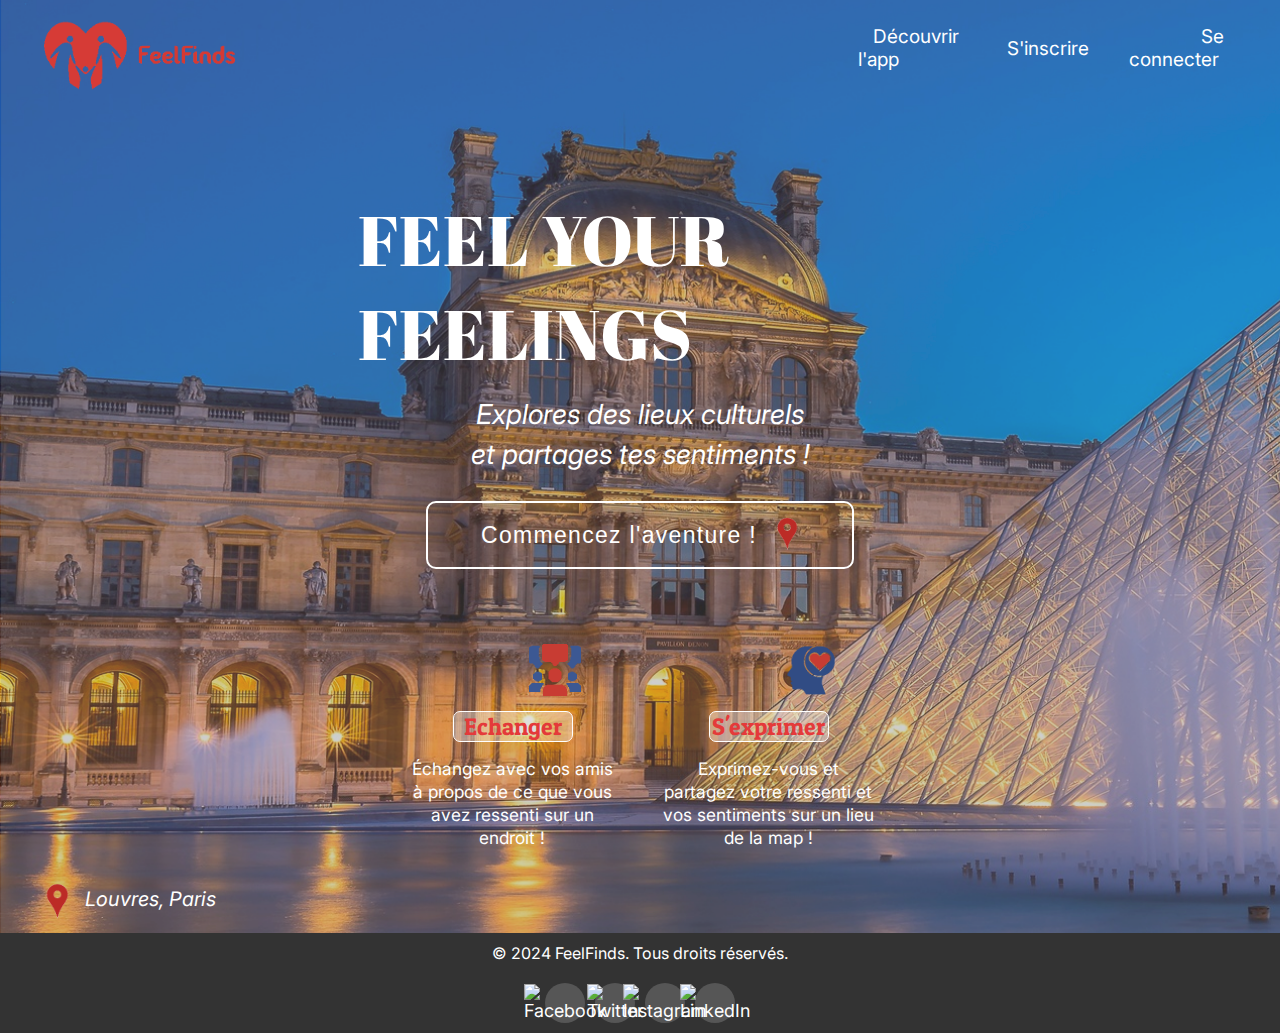
==== commit f800f930: "Version finale + ajout de la bd_feelfinds" ====
--- a/index.html
+++ b/index.html
@@ -67,8 +67,28 @@
         <p id="info_lieu"> Louvres, Paris </p>
     </div>
 
+    <footer>
+        <p>&copy; 2024 FeelFinds. Tous droits réservés.</p>
+        <div class="social-buttons">
+            <a href="https://www.facebook.com/" class="social-button" target="_blank">
+                <img src="https://img.icons8.com/material-rounded/24/ffffff/facebook.png" alt="Facebook">
+            </a>
+    
+            <a href="https://twitter.com/" class="social-button" target="_blank">
+                <img src="https://img.icons8.com/material-sharp/24/ffffff/twitter.png" alt="Twitter">
+            </a>
+    
+            <a href="https://www.instagram.com/" class="social-button" target="_blank">
+                <img src="https://img.icons8.com/material-rounded/24/ffffff/instagram-new.png" alt="Instagram">
+            </a>
+    
+            <a href="https://www.linkedin.com/" class="social-button" target="_blank">
+                <img src="https://img.icons8.com/material-outlined/24/ffffff/linkedin.png" alt="LinkedIn">
+            </a>
+    
+    </footer>
     
 </body>
 
 
-</html>
+</html>--- a/css/index.css
+++ b/css/index.css
@@ -182,3 +182,40 @@
     cursor: pointer;
 }
 
+
+footer {
+    margin-top: 1%;
+    background-color: #333;
+    color: #fff;
+    text-align: center;
+    padding: 10px;
+    bottom: 0;
+    width: auto;
+}
+
+
+.social-buttons {
+    display: flex;
+    justify-content: center;
+    align-items: center;
+    gap: 10px;
+    margin-top: 20px;
+}
+
+.social-button {
+    display: inline-flex;
+    align-items: center;
+    justify-content: center;
+    width: 40px;
+    height: 40px;
+    border-radius: 50%;
+    background-color: #ffffff2c; /* Couleur de fond - à personnaliser */
+    color: #ffffff; /* Couleur du texte - à personnaliser */
+    text-decoration: none;
+    font-size: 18px;
+    transition: background-color 0.3s ease;
+}
+
+.social-button:hover {
+    background-color: #385898; /* Couleur de fond au survol - à personnaliser */
+}